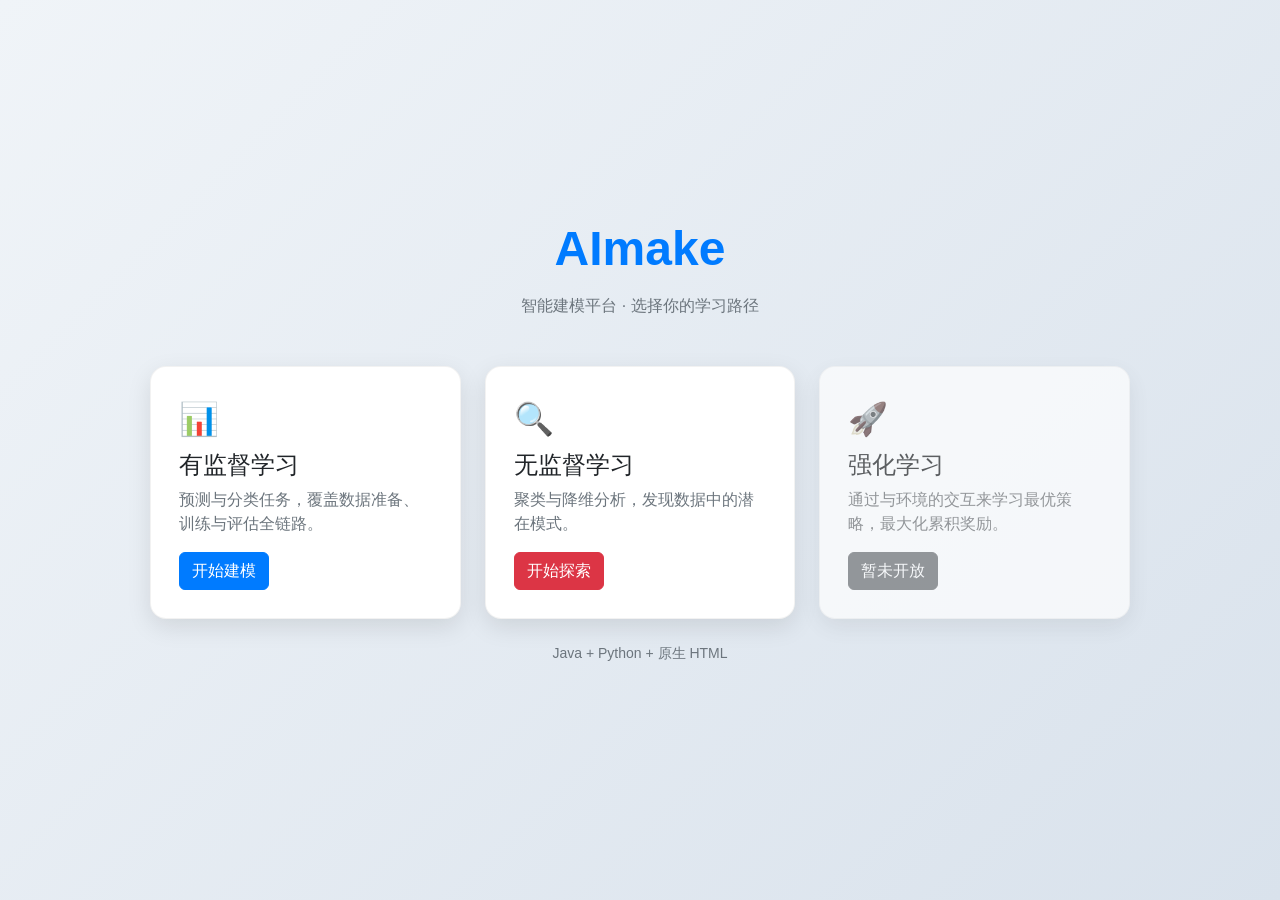
==== src/main/resources/static/home.html @ fa36bc8c "仅完成有监督学习第二步" ====
<!doctype html>
<html lang="zh-CN">
<head>
    <meta charset="UTF-8">
    <meta name="viewport" content="width=device-width, initial-scale=1">
    <title>AImake - 智能建模平台</title>
    <link href="https://cdn.jsdelivr.net/npm/bootstrap@5.3.3/dist/css/bootstrap.min.css" rel="stylesheet">
    <link href="assets/css/home.css?v=1.2" rel="stylesheet">
    <style>
        body {
            background: linear-gradient(135deg, #f0f4f8 0%, #d9e2ec 100%) !important;
            color: #212529 !important;
        }
    </style>
</head>
<body>
<div class="home-wrap text-center">
    <div class="mb-5">
        <h1 class="home-title mb-3">AImake</h1>
        <p class="home-sub mb-0">智能建模平台 · 选择你的学习路径</p>
    </div>

    <div class="choice-grid">
        <a href="supervised.html" class="choice-card text-start">
            <div class="choice-icon mb-2">📊</div>
            <h4 class="mb-2">有监督学习</h4>
            <p class="choice-desc mb-3">预测与分类任务，覆盖数据准备、训练与评估全链路。</p>
            <span class="btn btn-primary">开始建模</span>
        </a>

        <a href="unsupervised.html" class="choice-card text-start">
            <div class="choice-icon mb-2">🔍</div>
            <h4 class="mb-2">无监督学习</h4>
            <p class="choice-desc mb-3">聚类与降维分析，发现数据中的潜在模式。</p>
            <span class="btn btn-danger">开始探索</span>
        </a>

        <div class="choice-card text-start disabled">
            <div class="choice-icon mb-2">🚀</div>
            <h4 class="mb-2">强化学习</h4>
            <p class="choice-desc mb-3">通过与环境的交互来学习最优策略，最大化累积奖励。</p>
            <span class="btn btn-secondary">暂未开放</span>
        </div>
    </div>

    <p class="mt-4 text-secondary small">Java + Python + 原生 HTML</p>
</div>

<script src="assets/js/home.js"></script>
</body>
</html>
---- src/main/resources/static/assets/css/home.css ----
:root {
    --primary-color: #007bff;
    --secondary-color: #6c757d;
    --background-start: #f0f4f8;
    --background-end: #d9e2ec;
    --card-bg: #ffffff;
    --text-color: #212529;
    --sub-text-color: #6c757d;
    --card-shadow: rgba(0, 0, 0, 0.1);
    --card-hover-shadow: rgba(0, 0, 0, 0.15);
    --card-border: rgba(0, 0, 0, 0.05);
}

body {
    min-height: 100vh;
    display: flex;
    align-items: center;
    justify-content: center;
    color: var(--text-color);
    background: linear-gradient(135deg, var(--background-start) 0%, var(--background-end) 100%);
    font-family: "Microsoft YaHei", "SimHei", sans-serif;
}

.home-wrap {
    width: min(980px, 92vw);
}

.home-title {
    font-size: 3rem;
    font-weight: 800;
    color: var(--primary-color);
}

.home-sub {
    color: var(--sub-text-color);
}

.choice-grid {
    display: grid;
    grid-template-columns: repeat(auto-fit, minmax(280px, 1fr));
    gap: 24px;
}

.choice-card {
    border-radius: 16px;
    padding: 28px;
    border: 1px solid var(--card-border);
    background: var(--card-bg);
    text-decoration: none;
    color: var(--text-color);
    transition: transform .2s ease, box-shadow .2s ease, border-color .2s ease;
    box-shadow: 0 8px 24px var(--card-shadow);
}

.choice-card:not(.disabled):hover {
    transform: translateY(-6px);
    box-shadow: 0 12px 30px var(--card-hover-shadow);
    border-color: var(--primary-color);
}

.choice-icon {
    font-size: 2rem;
}

.choice-desc {
    color: var(--sub-text-color);
    min-height: 48px;
}

.choice-card.disabled {
    cursor: not-allowed;
    filter: grayscale(80%);
    opacity: 0.7;
}

.choice-card.disabled:hover {
    transform: none;
    box-shadow: 0 8px 24px var(--card-shadow);
}

.btn-primary {
    background-color: var(--primary-color);
    border-color: var(--primary-color);
}

.btn-danger {
    background-color: #dc3545;
    border-color: #dc3545;
}

@media (max-width: 768px) {
    .home-title {
        font-size: 2.1rem;
    }
    .choice-grid {
        grid-template-columns: 1fr;
    }
}
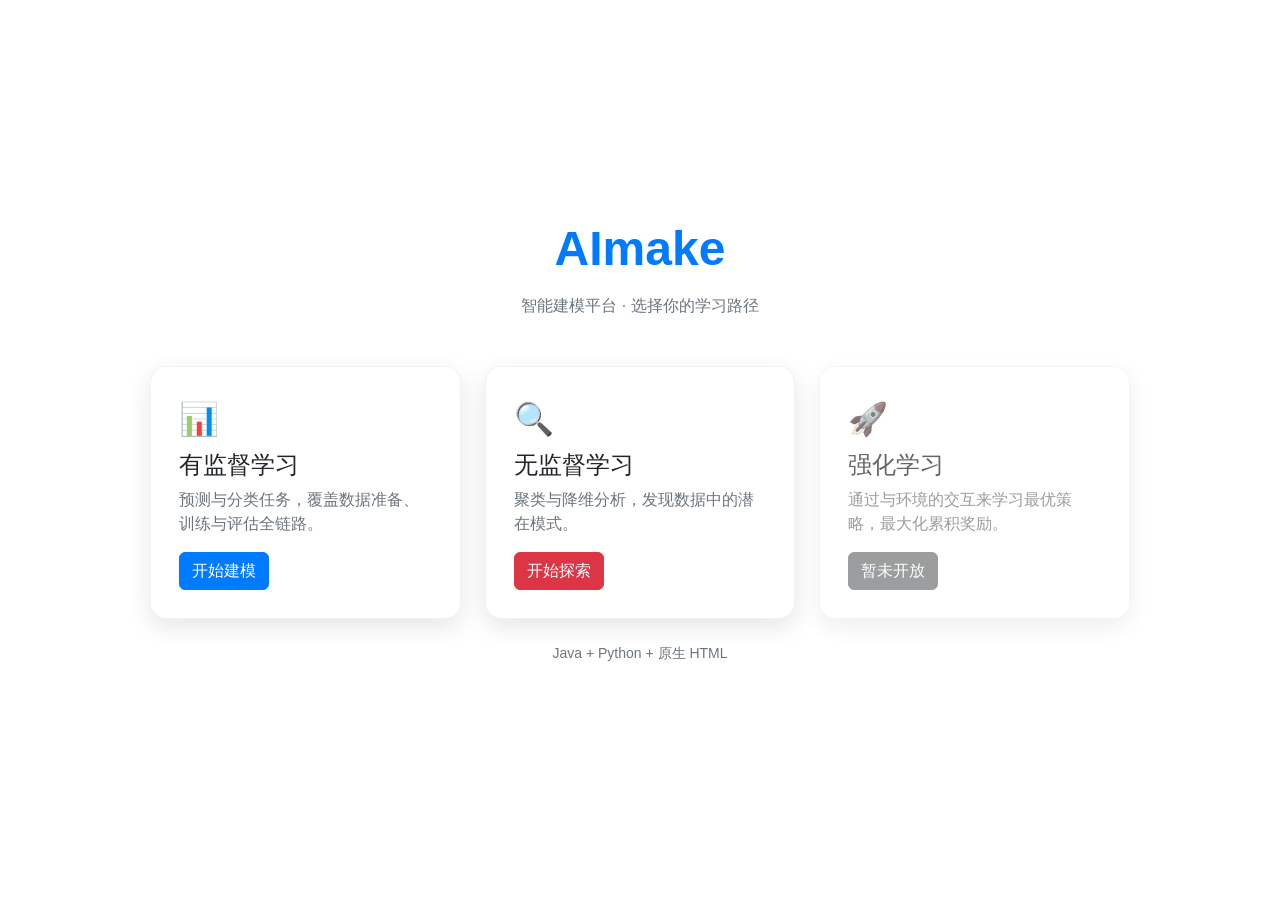
==== commit ee8474b2: "完成有监督学习第二步数据清洗" ====
--- a/src/main/resources/static/home.html
+++ b/src/main/resources/static/home.html
@@ -8,7 +8,8 @@
     <link href="assets/css/home.css?v=1.2" rel="stylesheet">
     <style>
         body {
-            background: linear-gradient(135deg, #f0f4f8 0%, #d9e2ec 100%) !important;
+            background: url('assets/images/home.png') no-repeat center center fixed;
+            background-size: cover;
             color: #212529 !important;
         }
     </style>
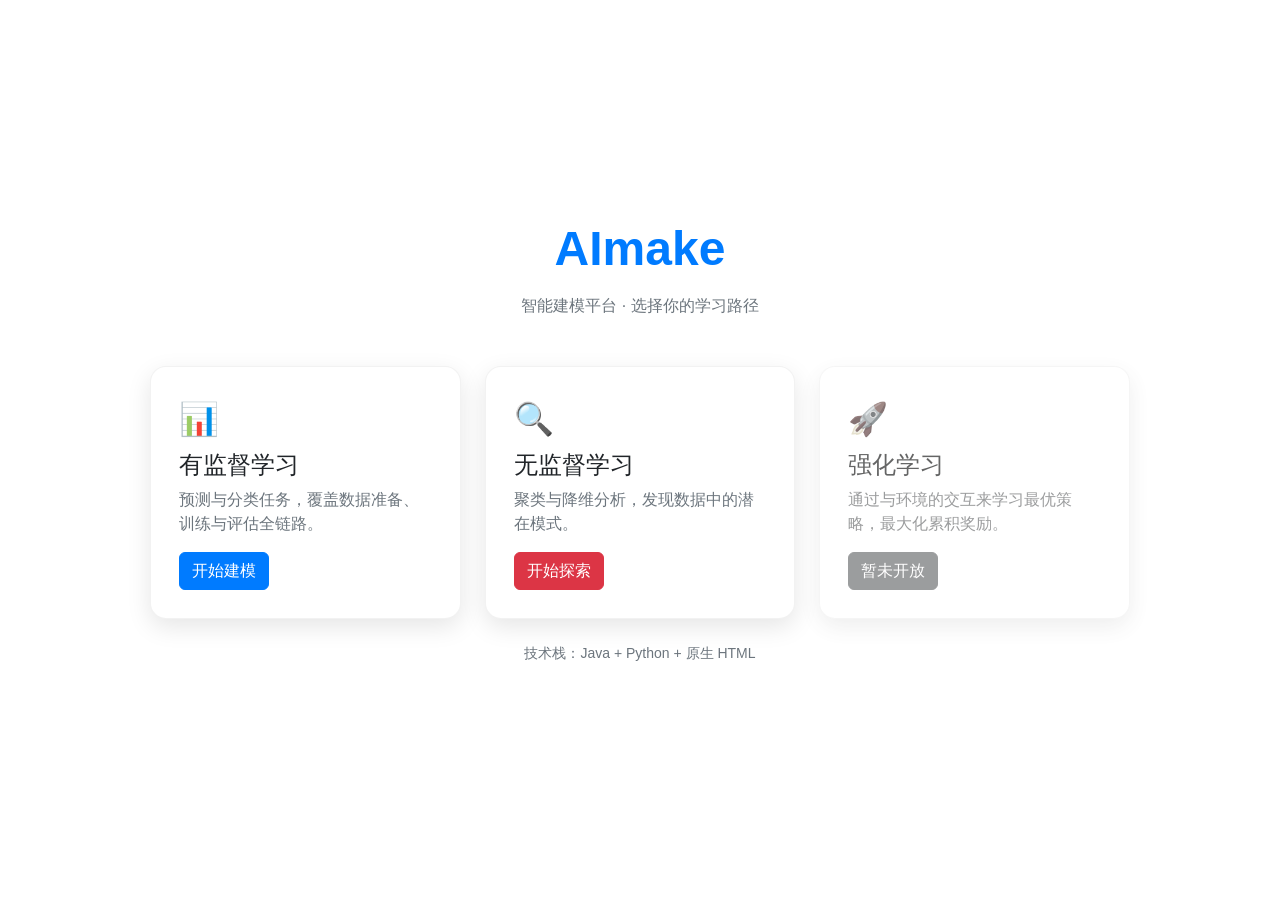
==== commit 06dfa00b: "有监督学习前端尚未正确显示清洗后的值，无监督学习无法显示图片" ====
--- a/src/main/resources/static/home.html
+++ b/src/main/resources/static/home.html
@@ -44,7 +44,7 @@
         </div>
     </div>
 
-    <p class="mt-4 text-secondary small">Java + Python + 原生 HTML</p>
+    <p class="mt-4 text-secondary small">技术栈：Java + Python + 原生 HTML</p>
 </div>
 
 <script src="assets/js/home.js"></script>
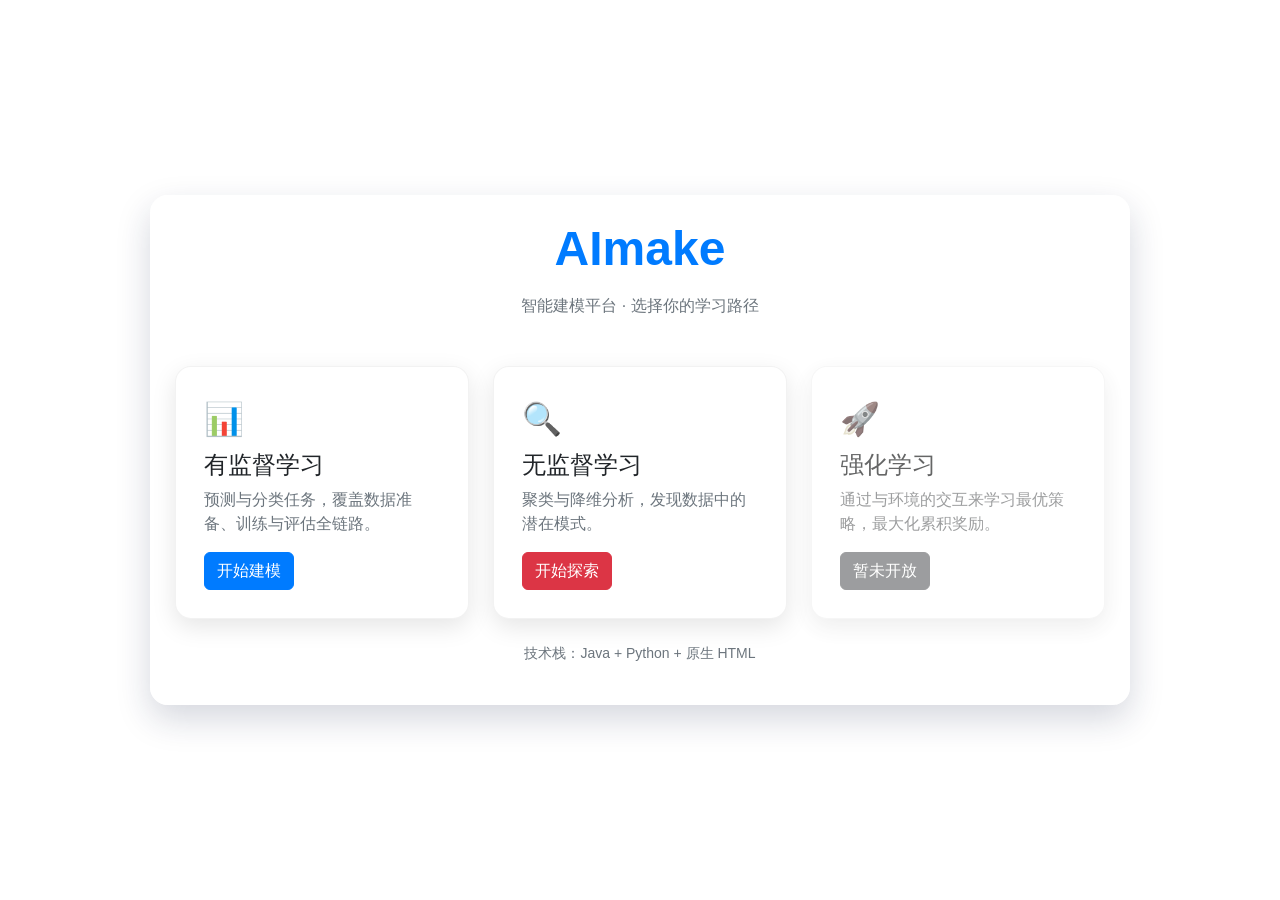
==== commit 967c0f9b: "demo成品1" ====
--- a/src/main/resources/static/home.html
+++ b/src/main/resources/static/home.html
@@ -15,7 +15,7 @@
     </style>
 </head>
 <body>
-<div class="home-wrap text-center">
+<div class="home-wrap outer-frame text-center">
     <div class="mb-5">
         <h1 class="home-title mb-3">AImake</h1>
         <p class="home-sub mb-0">智能建模平台 · 选择你的学习路径</p>
--- a/src/main/resources/static/assets/css/home.css
+++ b/src/main/resources/static/assets/css/home.css
@@ -9,6 +9,16 @@
     --card-shadow: rgba(0, 0, 0, 0.1);
     --card-hover-shadow: rgba(0, 0, 0, 0.15);
     --card-border: rgba(0, 0, 0, 0.05);
+}
+
+.outer-frame {
+  padding: 24px;
+  background: rgba(255, 255, 255, 0.6); /* 半透明白色毛玻璃 */
+  backdrop-filter: blur(12px);
+  -webkit-backdrop-filter: blur(12px);
+  border: 1px solid rgba(255, 255, 255, 0.55);
+  border-radius: 18px;
+  box-shadow: 0 14px 34px rgba(20, 32, 72, 0.18);
 }
 
 body {
@@ -23,6 +33,7 @@
 
 .home-wrap {
     width: min(980px, 92vw);
+    margin: 0 auto;
 }
 
 .home-title {
